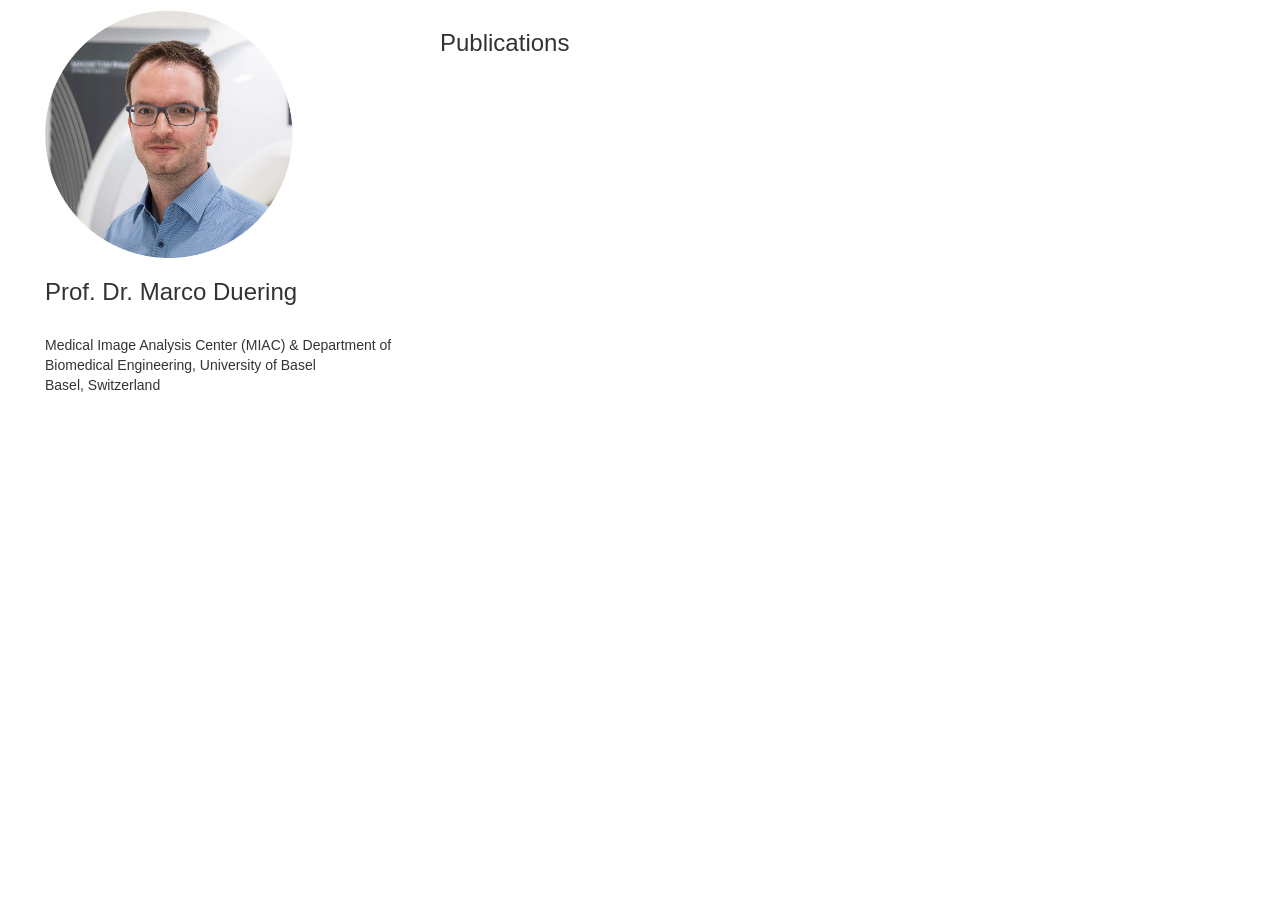
==== index.html @ c73c58e9 "2023-06" ====
<html>
  <head>
    <title>Publications Marco Duering</title>
    <link rel="stylesheet" type="text/css" href="style.css" />
    <link rel="stylesheet" type="text/css" href="https://maxcdn.bootstrapcdn.com/bootstrap/3.3.7/css/bootstrap.min.css" />    
  </head>
  <body>
    <div class="row">
      <div class="col-md-4" style="padding-left:50px">
        <img style="max-width: 300px; width: 75%;padding-right:25px;" src="picture.jpg"/>
        <h3>Prof. Dr. Marco Duering</h2>
        <br>
        Medical Image Analysis Center (MIAC) &
		Department of Biomedical Engineering, University of Basel<br/>
        Basel, Switzerland
        <br/>
        <a rel="me" href="https://neurology.social/@marco"></a>
        <div class="spacer"></div>
      </div>
      <div class="col-md-8">
        <h3>Publications</h2>
        <script src="https://bibbase.org/show?bib=https://marcoduering.github.io/mduering.bib&jsonp=1&showSearch=true"></script>
      </div>
    </div>
  </body>
</html>
---- style.css ----
body {
    padding: 1rem;
}

.spacer {
    height: 3rem;
}

.bibbase_amazon {
    display: none;
}

.bibbase_stats_paper {
    display: none;
}

.bibbase_icon {
    width: 10px;
}
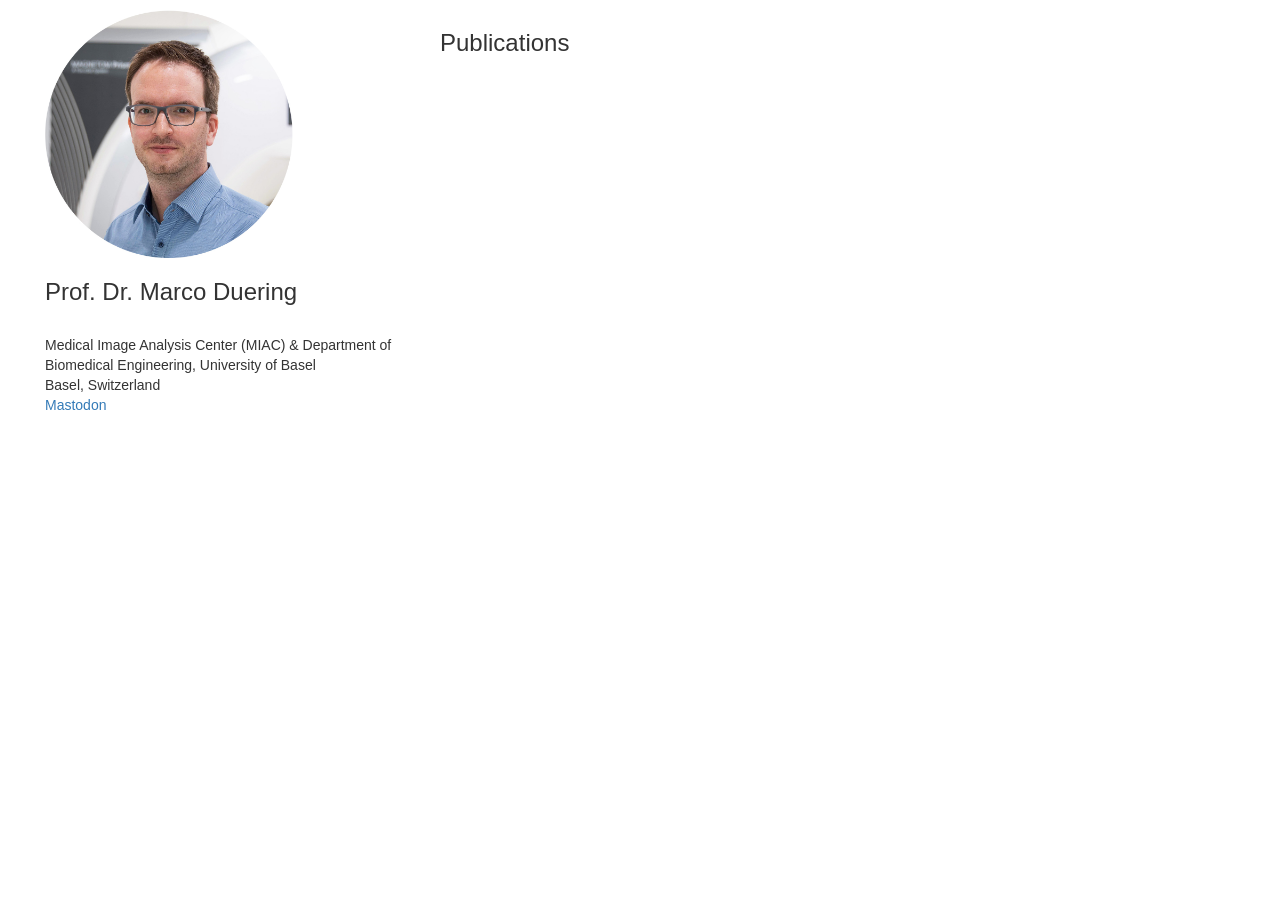
==== commit cf18a33c: "2025-05" ====
--- a/index.html
+++ b/index.html
@@ -1,6 +1,6 @@
 <html>
   <head>
-    <title>Publications Marco Duering</title>
+    <title>Publications - Marco Duering</title>
     <link rel="stylesheet" type="text/css" href="style.css" />
     <link rel="stylesheet" type="text/css" href="https://maxcdn.bootstrapcdn.com/bootstrap/3.3.7/css/bootstrap.min.css" />    
   </head>
@@ -14,7 +14,7 @@
 		Department of Biomedical Engineering, University of Basel<br/>
         Basel, Switzerland
         <br/>
-        <a rel="me" href="https://neurology.social/@marco"></a>
+        <a rel="me" href="https://neurology.social/@marco">Mastodon</a>
         <div class="spacer"></div>
       </div>
       <div class="col-md-8">
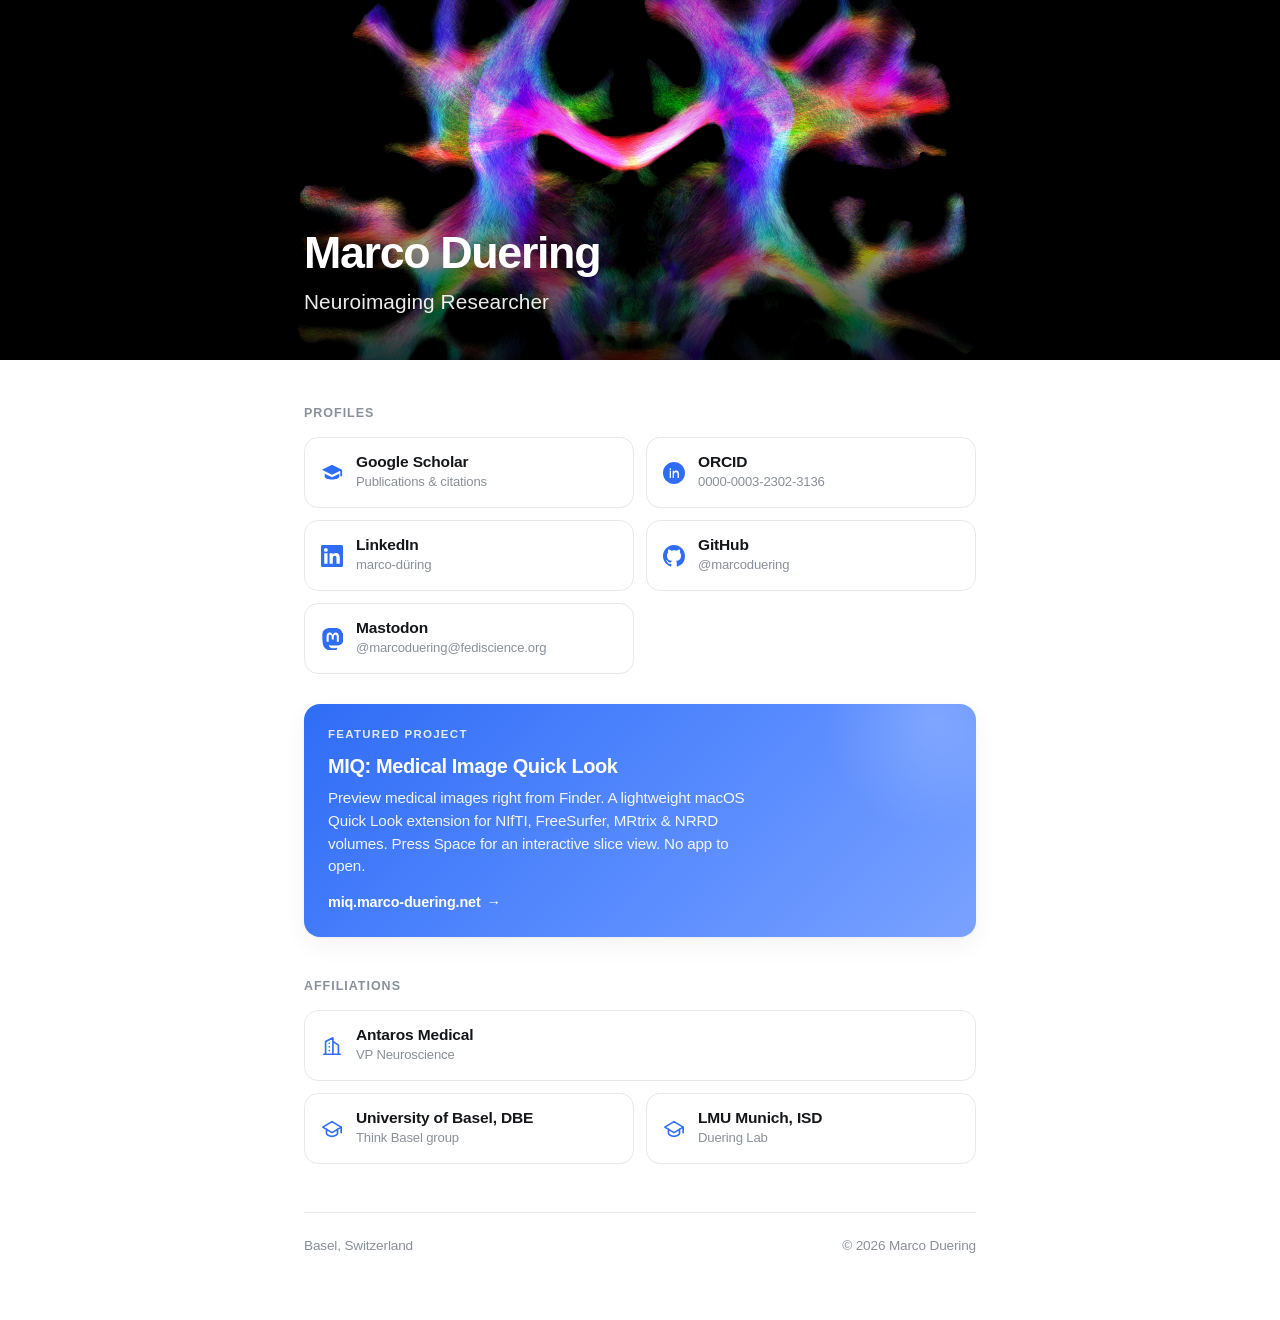
==== commit bcc8658a: "relaunch" ====
--- a/index.html
+++ b/index.html
@@ -1,26 +1,450 @@
-<html>
+<!doctype html>
+<html lang="en">
   <head>
-    <title>Publications - Marco Duering</title>
-    <link rel="stylesheet" type="text/css" href="style.css" />
-    <link rel="stylesheet" type="text/css" href="https://maxcdn.bootstrapcdn.com/bootstrap/3.3.7/css/bootstrap.min.css" />    
+    <meta charset="utf-8" />
+    <meta name="viewport" content="width=device-width, initial-scale=1" />
+    <title>Marco Duering</title>
+    <meta
+      name="description"
+      content="Marco Duering, Neuroimaging Researcher. Antaros Medical AB and University of Basel."
+    />
+    <link rel="canonical" href="https://marcoduering.github.io/" />
+
+    <!-- Open Graph -->
+    <meta property="og:type" content="website" />
+    <meta property="og:title" content="Marco Duering" />
+    <meta
+      property="og:description"
+      content="Neuroimaging Researcher. Antaros Medical AB and University of Basel."
+    />
+    <meta property="og:image" content="https://marcoduering.github.io/media/tracts.jpeg" />
+    <meta property="og:url" content="https://marcoduering.github.io/" />
+
+    <style>
+      :root {
+        --bg: #ffffff;
+        --bg-soft: #f6f7f9;
+        --fg: #14161a;
+        --fg-soft: #50555e;
+        --fg-faint: #8a909a;
+        --accent: #2f6df6;
+        --border: #e6e8ec;
+        --shadow: 0 1px 2px rgba(20, 22, 26, 0.04),
+          0 8px 24px rgba(20, 22, 26, 0.05);
+      }
+
+      @media (prefers-color-scheme: dark) {
+        :root {
+          --bg: #0c0e12;
+          --bg-soft: #11141a;
+          --fg: #f2f4f7;
+          --fg-soft: #aab1bd;
+          --fg-faint: #6b7280;
+          --accent: #5b8dff;
+          --border: #232833;
+          --shadow: 0 1px 2px rgba(0, 0, 0, 0.3),
+            0 8px 24px rgba(0, 0, 0, 0.35);
+        }
+      }
+
+      * {
+        box-sizing: border-box;
+      }
+
+      html {
+        -webkit-text-size-adjust: 100%;
+      }
+
+      body {
+        margin: 0;
+        background: var(--bg);
+        color: var(--fg);
+        font-family: "SF Pro Text", -apple-system, BlinkMacSystemFont,
+          "Segoe UI", Roboto, Helvetica, Arial, sans-serif;
+        font-size: 16px;
+        line-height: 1.55;
+        letter-spacing: -0.01em;
+        -webkit-font-smoothing: antialiased;
+        text-rendering: optimizeLegibility;
+      }
+
+      .wrap {
+        max-width: 720px;
+        margin: 0 auto;
+        padding: 40px 24px 64px;
+      }
+
+      /* Full-bleed immersive hero */
+      .hero {
+        position: relative;
+        display: flex;
+        align-items: flex-end;
+        width: 100%;
+        min-height: clamp(240px, 40vh, 380px);
+        background-color: #000;
+        background-image: url("media/tracts.jpeg");
+        background-repeat: no-repeat;
+        background-position: center center;
+        background-size: min(100%, 720px) auto;
+        overflow: hidden;
+      }
+
+      .hero::before {
+        content: "";
+        position: absolute;
+        inset: 0;
+        background: radial-gradient(
+            130% 90% at 50% 25%,
+            rgba(0, 0, 0, 0) 35%,
+            rgba(0, 0, 0, 0.45) 100%
+          ),
+          linear-gradient(
+            to bottom,
+            rgba(0, 0, 0, 0.25) 0%,
+            rgba(0, 0, 0, 0) 45%,
+            rgba(0, 0, 0, 0.7) 100%
+          );
+      }
+
+      .hero-inner {
+        position: relative;
+        width: 100%;
+        max-width: 720px;
+        margin: 0 auto;
+        padding: 0 24px 42px;
+      }
+
+      h1 {
+        position: relative;
+        color: #fff;
+        font-size: clamp(1.9rem, 5.5vw, 2.8rem);
+        font-weight: 720;
+        letter-spacing: -0.03em;
+        margin: 0;
+        line-height: 1.02;
+        text-shadow: 0 2px 24px rgba(0, 0, 0, 0.6);
+      }
+
+      .role {
+        position: relative;
+        margin: 10px 0 0;
+        color: rgba(255, 255, 255, 0.92);
+        font-size: clamp(1.05rem, 2.6vw, 1.3rem);
+        font-weight: 500;
+        letter-spacing: 0.005em;
+        text-shadow: 0 1px 14px rgba(0, 0, 0, 0.65);
+      }
+
+      /* Featured project banner */
+      .promo {
+        display: block;
+        margin-top: 30px;
+        padding: 22px 24px;
+        border-radius: 16px;
+        text-decoration: none;
+        color: #fff;
+        background: linear-gradient(135deg, #2f6df6 0%, #5b8dff 60%, #7aa2ff 100%);
+        box-shadow: var(--shadow);
+        position: relative;
+        overflow: hidden;
+        transition: transform 0.16s ease, box-shadow 0.16s ease,
+          filter 0.16s ease;
+      }
+
+      .promo::after {
+        content: "";
+        position: absolute;
+        top: -40%;
+        right: -10%;
+        width: 220px;
+        height: 220px;
+        background: radial-gradient(circle, rgba(255, 255, 255, 0.18), transparent 70%);
+        pointer-events: none;
+      }
+
+      .promo:hover {
+        transform: translateY(-2px);
+        filter: brightness(1.04);
+      }
+
+      .promo-label {
+        font-size: 0.72rem;
+        font-weight: 700;
+        letter-spacing: 0.11em;
+        text-transform: uppercase;
+        opacity: 0.85;
+      }
+
+      .promo-title {
+        font-size: 1.25rem;
+        font-weight: 700;
+        letter-spacing: -0.02em;
+        margin: 7px 0 5px;
+      }
+
+      .promo-sub {
+        font-size: 0.95rem;
+        line-height: 1.5;
+        opacity: 0.93;
+        max-width: 52ch;
+      }
+
+      .promo-cta {
+        display: inline-flex;
+        align-items: center;
+        gap: 6px;
+        margin-top: 13px;
+        font-weight: 600;
+        font-size: 0.9rem;
+      }
+
+      .promo-arrow {
+        transition: transform 0.16s ease;
+      }
+
+      .promo:hover .promo-arrow {
+        transform: translateX(3px);
+      }
+
+      .section-label:first-child {
+        margin-top: 4px;
+      }
+
+      .section-label {
+        margin: 40px 0 14px;
+        font-size: 0.78rem;
+        font-weight: 600;
+        letter-spacing: 0.08em;
+        text-transform: uppercase;
+        color: var(--fg-faint);
+      }
+
+      .links {
+        display: grid;
+        grid-template-columns: repeat(2, 1fr);
+        gap: 12px;
+      }
+
+      .card {
+        display: flex;
+        align-items: center;
+        gap: 13px;
+        padding: 15px 16px;
+        border: 1px solid var(--border);
+        border-radius: 14px;
+        background: var(--bg);
+        color: inherit;
+        text-decoration: none;
+        transition: transform 0.16s ease, border-color 0.16s ease,
+          box-shadow 0.16s ease;
+      }
+
+      .card.span-full {
+        grid-column: 1 / -1;
+      }
+
+      .card:hover {
+        transform: translateY(-2px);
+        border-color: color-mix(in srgb, var(--accent) 55%, var(--border));
+        box-shadow: var(--shadow);
+      }
+
+      .card .icon {
+        flex: 0 0 auto;
+        width: 22px;
+        height: 22px;
+        color: var(--accent);
+      }
+
+      .card .icon svg {
+        width: 100%;
+        height: 100%;
+        display: block;
+      }
+
+      .card .meta {
+        min-width: 0;
+      }
+
+      .card .title {
+        font-weight: 600;
+        font-size: 0.97rem;
+        line-height: 1.2;
+      }
+
+      .card .sub {
+        color: var(--fg-faint);
+        font-size: 0.82rem;
+        white-space: nowrap;
+        overflow: hidden;
+        text-overflow: ellipsis;
+      }
+
+      footer {
+        margin-top: 48px;
+        padding-top: 22px;
+        border-top: 1px solid var(--border);
+        color: var(--fg-faint);
+        font-size: 0.85rem;
+        display: flex;
+        justify-content: space-between;
+        flex-wrap: wrap;
+        gap: 8px;
+      }
+
+      footer a {
+        color: var(--fg-soft);
+        text-decoration: none;
+      }
+
+      footer a:hover {
+        color: var(--accent);
+      }
+
+      @media (max-width: 520px) {
+        .links {
+          grid-template-columns: 1fr;
+        }
+        .wrap {
+          padding: 28px 18px 48px;
+        }
+      }
+    </style>
   </head>
+
   <body>
-    <div class="row">
-      <div class="col-md-4" style="padding-left:50px">
-        <img style="max-width: 300px; width: 75%;padding-right:25px;" src="picture.jpg"/>
-        <h3>Prof. Dr. Marco Duering</h2>
-        <br>
-        Medical Image Analysis Center (MIAC) &
-		Department of Biomedical Engineering, University of Basel<br/>
-        Basel, Switzerland
-        <br/>
-        <a rel="me" href="https://neurology.social/@marco">Mastodon</a>
-        <div class="spacer"></div>
+    <header class="hero" role="img" aria-label="White matter tractography">
+      <div class="hero-inner">
+        <h1>Marco Duering</h1>
+        <p class="role">Neuroimaging Researcher</p>
       </div>
-      <div class="col-md-8">
-        <h3>Publications</h2>
-        <script src="https://bibbase.org/show?bib=https://marcoduering.github.io/mduering.bib&jsonp=1&showSearch=true"></script>
+    </header>
+
+    <main class="wrap">
+      <p class="section-label">Profiles</p>
+      <div class="links">
+        <a class="card" href="https://scholar.google.com/citations?hl=en&user=W4QPOg4AAAAJ" rel="noopener" target="_blank">
+          <span class="icon" aria-hidden="true">
+            <svg viewBox="0 0 24 24" fill="currentColor">
+              <path d="M12 3L1 8.5l11 5.5 9-4.5v6h2v-7L12 3zM4 12.7v3.3c0 1.66 3.58 3 8 3s8-1.34 8-3v-3.3l-8 4-8-4z"/>
+            </svg>
+          </span>
+          <span class="meta">
+            <div class="title">Google Scholar</div>
+            <div class="sub">Publications &amp; citations</div>
+          </span>
+        </a>
+
+        <a class="card" href="https://orcid.org/0000-0003-2302-3136" rel="me noopener" target="_blank">
+          <span class="icon" aria-hidden="true">
+            <svg viewBox="0 0 24 24" fill="currentColor">
+              <path d="M12 0C5.37 0 0 5.37 0 12s5.37 12 12 12 12-5.37 12-12S18.63 0 12 0zM7.37 18.16H5.61V8.2h1.76v9.96zM6.49 6.79a1.02 1.02 0 110-2.04 1.02 1.02 0 010 2.04zm12.06 11.37h-1.75v-4.84c0-1.15-.02-2.64-1.61-2.64-1.61 0-1.86 1.26-1.86 2.56v4.92h-1.75V8.2h1.68v.92h.02c.32-.61 1.11-1.25 2.28-1.25 2.44 0 2.99 1.4 2.99 3.22v5.07h.01z" opacity="0"/>
+              <path d="M12 0C5.4 0 0 5.4 0 12s5.4 12 12 12 12-5.4 12-12S18.6 0 12 0zM8 6.9c.5 0 .9.4.9.9s-.4.9-.9.9-.9-.4-.9-.9.4-.9.9-.9zm.7 10.6H7.3V9.6h1.4v7.9zm8.6 0h-1.4v-3.9c0-1.6-.6-2.5-1.9-2.5-1 0-1.6.7-1.9 1.4-.1.2-.1.6-.1.9v4.1h-1.4s.02-6.6 0-7.9h1.4v1.1c.3-.6 1-1.4 2.4-1.4 1.7 0 3 1.1 3 3.6v4.6z"/>
+            </svg>
+          </span>
+          <span class="meta">
+            <div class="title">ORCID</div>
+            <div class="sub">0000-0003-2302-3136</div>
+          </span>
+        </a>
+
+        <a class="card" href="https://www.linkedin.com/in/marco-d%C3%BCring/" rel="noopener" target="_blank">
+          <span class="icon" aria-hidden="true">
+            <svg viewBox="0 0 24 24" fill="currentColor">
+              <path d="M20.45 20.45h-3.56v-5.57c0-1.33-.02-3.04-1.85-3.04-1.85 0-2.14 1.45-2.14 2.94v5.67H9.34V9h3.42v1.56h.05c.48-.9 1.64-1.85 3.37-1.85 3.6 0 4.27 2.37 4.27 5.46v6.28zM5.34 7.43a2.06 2.06 0 110-4.13 2.06 2.06 0 010 4.13zM7.12 20.45H3.56V9h3.56v11.45zM22.22 0H1.77C.79 0 0 .77 0 1.72v20.56C0 23.23.79 24 1.77 24h20.45c.98 0 1.78-.77 1.78-1.72V1.72C24 .77 23.2 0 22.22 0z"/>
+            </svg>
+          </span>
+          <span class="meta">
+            <div class="title">LinkedIn</div>
+            <div class="sub">marco-düring</div>
+          </span>
+        </a>
+
+        <a class="card" href="https://github.com/marcoduering" rel="me noopener" target="_blank">
+          <span class="icon" aria-hidden="true">
+            <svg viewBox="0 0 16 16" fill="currentColor">
+              <path d="M8 0C3.58 0 0 3.58 0 8c0 3.54 2.29 6.53 5.47 7.59.4.07.55-.17.55-.38 0-.19-.01-.82-.01-1.49-2.01.37-2.53-.49-2.69-.94-.09-.23-.48-.94-.82-1.13-.28-.15-.68-.52-.01-.53.63-.01 1.08.58 1.23.82.72 1.21 1.87.87 2.33.66.07-.52.28-.87.51-1.07-1.78-.2-3.64-.89-3.64-3.95 0-.87.31-1.59.82-2.15-.08-.2-.36-1.02.08-2.12 0 0 .67-.21 2.2.82a7.6 7.6 0 012-.27c.68 0 1.36.09 2 .27 1.53-1.04 2.2-.82 2.2-.82.44 1.1.16 1.92.08 2.12.51.56.82 1.27.82 2.15 0 3.07-1.87 3.75-3.65 3.95.29.25.54.73.54 1.48 0 1.07-.01 1.93-.01 2.2 0 .21.15.46.55.38A8.01 8.01 0 0016 8c0-4.42-3.58-8-8-8z"/>
+            </svg>
+          </span>
+          <span class="meta">
+            <div class="title">GitHub</div>
+            <div class="sub">@marcoduering</div>
+          </span>
+        </a>
+
+        <a class="card" href="https://fediscience.org/@marcoduering" rel="me noopener" target="_blank">
+          <span class="icon" aria-hidden="true">
+            <svg viewBox="0 0 24 24" fill="currentColor">
+              <path d="M23.27 5.33c-.36-2.66-2.69-4.76-5.45-5.16C17.36.1 15.6 0 12.13 0h-.03C8.62 0 7.87.1 7.41.17 4.72.56 2.27 2.45 1.68 5.15 1.39 6.48 1.36 7.96 1.42 9.31c.08 1.94.1 3.88.28 5.81.12 1.28.34 2.55.65 3.8.59 2.31 2.88 4.23 5.13 5.02 2.41.83 5 .96 7.45.4.27-.06.54-.13.8-.21.6-.19 1.3-.4 1.81-.77a.06.06 0 00.03-.05v-1.85a.05.05 0 00-.07-.05c-1.55.37-3.13.55-4.73.55-2.75 0-3.49-1.3-3.7-1.85a5.6 5.6 0 01-.32-1.45.05.05 0 01.06-.06c1.52.37 3.08.55 4.65.55.38 0 .75 0 1.13-.01 1.58-.04 3.24-.13 4.79-.43l.11-.02c2.44-.47 4.76-1.94 5-5.67.01-.15.03-1.54.03-1.69 0-.52.17-3.68-.02-5.62zM19.6 14.92h-2.36V9.16c0-1.21-.51-1.83-1.54-1.83-1.13 0-1.7.73-1.7 2.18v3.16h-2.35V9.51c0-1.45-.57-2.18-1.7-2.18-1.03 0-1.54.62-1.54 1.83v5.76H6.05V8.99c0-1.21.31-2.17.93-2.88.63-.71 1.46-1.07 2.49-1.07 1.19 0 2.09.46 2.69 1.37l.59.99.59-.99c.6-.91 1.5-1.37 2.69-1.37 1.03 0 1.86.36 2.49 1.07.62.71.93 1.67.93 2.88v5.93z"/>
+            </svg>
+          </span>
+          <span class="meta">
+            <div class="title">Mastodon</div>
+            <div class="sub">@marcoduering@fediscience.org</div>
+          </span>
+        </a>
       </div>
-    </div>
+
+      <a class="promo" href="https://miq.marco-duering.net" rel="noopener" target="_blank">
+        <div class="promo-label">Featured project</div>
+        <div class="promo-title">MIQ: Medical Image Quick Look</div>
+        <div class="promo-sub">
+          Preview medical images right from Finder. A lightweight macOS Quick
+          Look extension for NIfTI, FreeSurfer, MRtrix &amp; NRRD volumes. Press
+          Space for an interactive slice view. No app to open.
+        </div>
+        <span class="promo-cta"
+          >miq.marco-duering.net <span class="promo-arrow" aria-hidden="true">→</span></span
+        >
+      </a>
+
+      <p class="section-label">Affiliations</p>
+      <div class="links">
+        <a class="card span-full" href="https://antarosmedical.com" rel="noopener" target="_blank">
+          <span class="icon" aria-hidden="true">
+            <svg viewBox="0 0 24 24" fill="none" stroke="currentColor" stroke-width="1.8" stroke-linecap="round" stroke-linejoin="round">
+              <path d="M3 21h18M5 21V7l8-4v18M19 21V11l-6-4M9 9h.01M9 13h.01M9 17h.01" />
+            </svg>
+          </span>
+          <span class="meta">
+            <div class="title">Antaros Medical</div>
+            <div class="sub">VP Neuroscience</div>
+          </span>
+        </a>
+
+        <a class="card" href="https://dbe.unibas.ch/en/research/imaging-modelling-diagnosis/translational-imaging-in-neurology-think-basel-group/prof-dr-marco-duering/" rel="noopener" target="_blank">
+          <span class="icon" aria-hidden="true">
+            <svg viewBox="0 0 24 24" fill="none" stroke="currentColor" stroke-width="1.8" stroke-linecap="round" stroke-linejoin="round">
+              <path d="M22 10L12 4 2 10l10 6 10-6zM6 12v5c0 1 2.7 3 6 3s6-2 6-3v-5M22 10v6" />
+            </svg>
+          </span>
+          <span class="meta">
+            <div class="title">University of Basel, DBE</div>
+            <div class="sub">Think Basel group</div>
+          </span>
+        </a>
+
+        <a class="card" href="https://www.isd-research.de/duering-lab" rel="noopener" target="_blank">
+          <span class="icon" aria-hidden="true">
+            <svg viewBox="0 0 24 24" fill="none" stroke="currentColor" stroke-width="1.8" stroke-linecap="round" stroke-linejoin="round">
+              <path d="M22 10L12 4 2 10l10 6 10-6zM6 12v5c0 1 2.7 3 6 3s6-2 6-3v-5M22 10v6" />
+            </svg>
+          </span>
+          <span class="meta">
+            <div class="title">LMU Munich, ISD</div>
+            <div class="sub">Duering Lab</div>
+          </span>
+        </a>
+      </div>
+
+      <footer>
+        <span>Basel, Switzerland</span>
+        <span>&copy; <span id="year"></span> Marco Duering</span>
+      </footer>
+    </main>
+
+    <script>
+      document.getElementById("year").textContent = new Date().getFullYear();
+    </script>
   </body>
 </html>
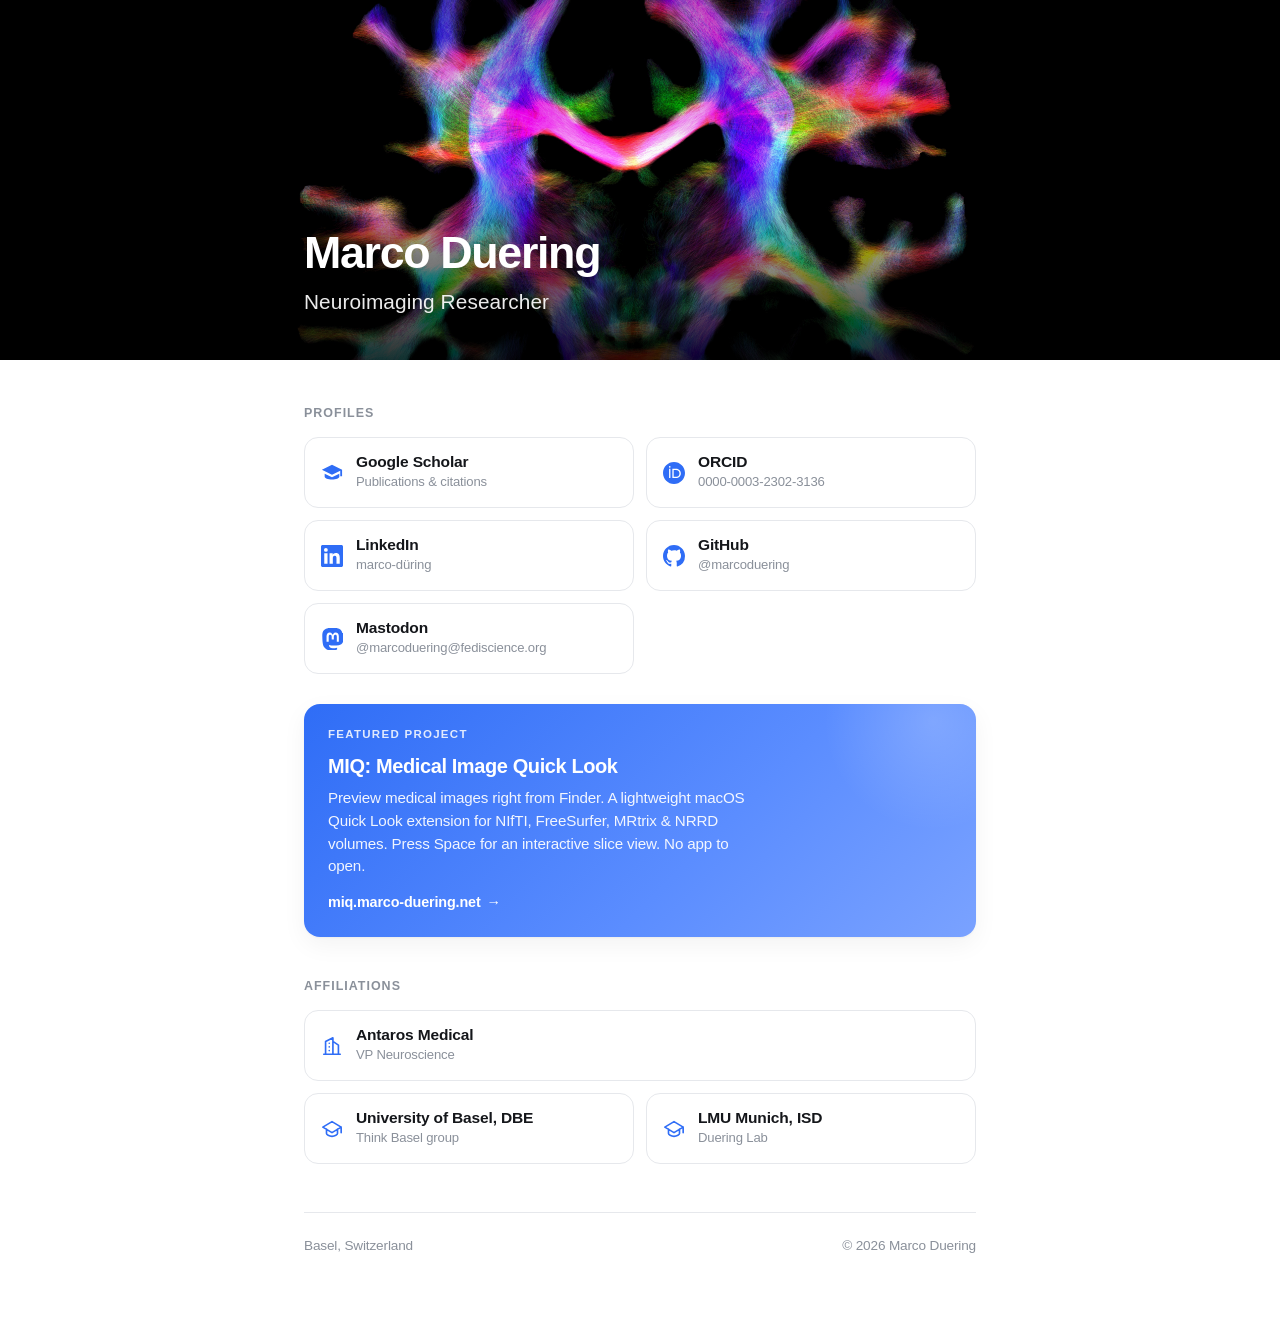
==== commit 4dff8103: "icon fix" ====
--- a/index.html
+++ b/index.html
@@ -338,8 +338,7 @@
         <a class="card" href="https://orcid.org/0000-0003-2302-3136" rel="me noopener" target="_blank">
           <span class="icon" aria-hidden="true">
             <svg viewBox="0 0 24 24" fill="currentColor">
-              <path d="M12 0C5.37 0 0 5.37 0 12s5.37 12 12 12 12-5.37 12-12S18.63 0 12 0zM7.37 18.16H5.61V8.2h1.76v9.96zM6.49 6.79a1.02 1.02 0 110-2.04 1.02 1.02 0 010 2.04zm12.06 11.37h-1.75v-4.84c0-1.15-.02-2.64-1.61-2.64-1.61 0-1.86 1.26-1.86 2.56v4.92h-1.75V8.2h1.68v.92h.02c.32-.61 1.11-1.25 2.28-1.25 2.44 0 2.99 1.4 2.99 3.22v5.07h.01z" opacity="0"/>
-              <path d="M12 0C5.4 0 0 5.4 0 12s5.4 12 12 12 12-5.4 12-12S18.6 0 12 0zM8 6.9c.5 0 .9.4.9.9s-.4.9-.9.9-.9-.4-.9-.9.4-.9.9-.9zm.7 10.6H7.3V9.6h1.4v7.9zm8.6 0h-1.4v-3.9c0-1.6-.6-2.5-1.9-2.5-1 0-1.6.7-1.9 1.4-.1.2-.1.6-.1.9v4.1h-1.4s.02-6.6 0-7.9h1.4v1.1c.3-.6 1-1.4 2.4-1.4 1.7 0 3 1.1 3 3.6v4.6z"/>
+              <path d="M12 0C5.372 0 0 5.372 0 12s5.372 12 12 12 12-5.372 12-12S18.628 0 12 0zM7.369 4.378c.525 0 .947.431.947.947 0 .525-.422.947-.947.947-.525 0-.946-.422-.946-.947 0-.516.421-.947.946-.947zm-.722 3.038h1.444v10.041H6.647V7.416zm3.562 0h3.9c3.712 0 5.344 2.653 5.344 5.025 0 2.578-2.016 5.025-5.325 5.025h-3.919V7.416zm1.444 1.303v7.444h2.297c3.272 0 4.022-2.484 4.022-3.722 0-2.016-1.284-3.722-4.097-3.722h-2.222z"/>
             </svg>
           </span>
           <span class="meta">
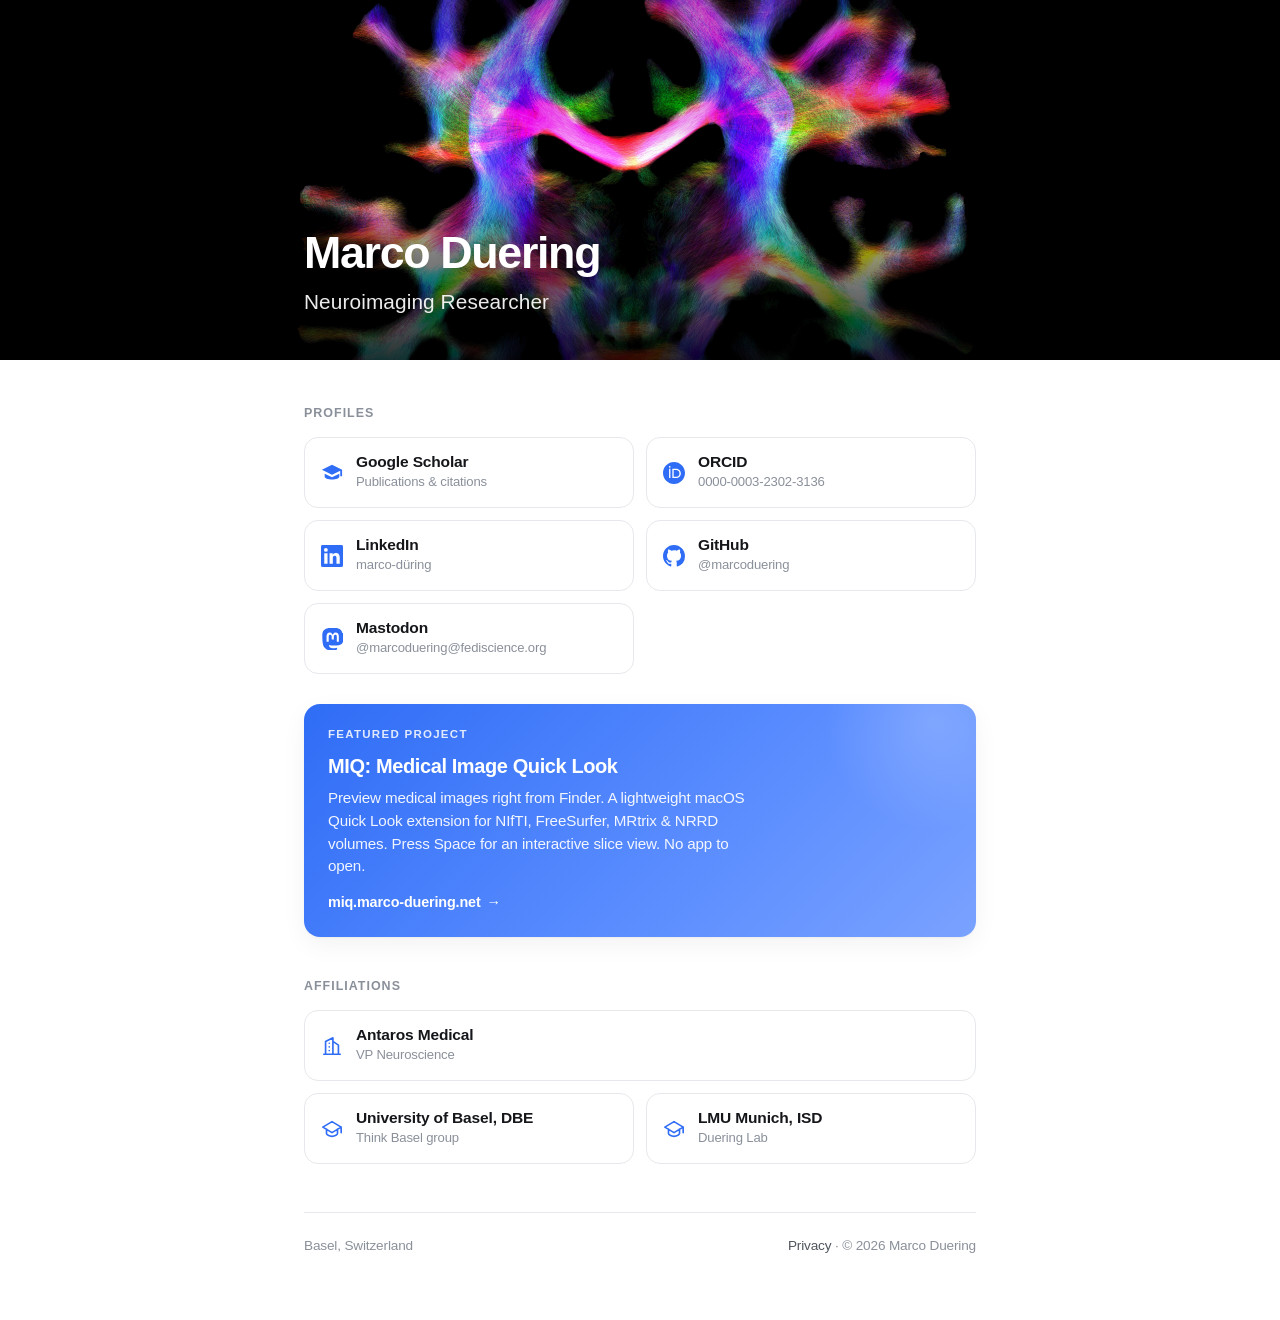
==== commit 15600d8e: "privacy" ====
--- a/index.html
+++ b/index.html
@@ -438,7 +438,7 @@
 
       <footer>
         <span>Basel, Switzerland</span>
-        <span>&copy; <span id="year"></span> Marco Duering</span>
+        <span><a href="privacy.html">Privacy</a> &middot; &copy; <span id="year"></span> Marco Duering</span>
       </footer>
     </main>
 
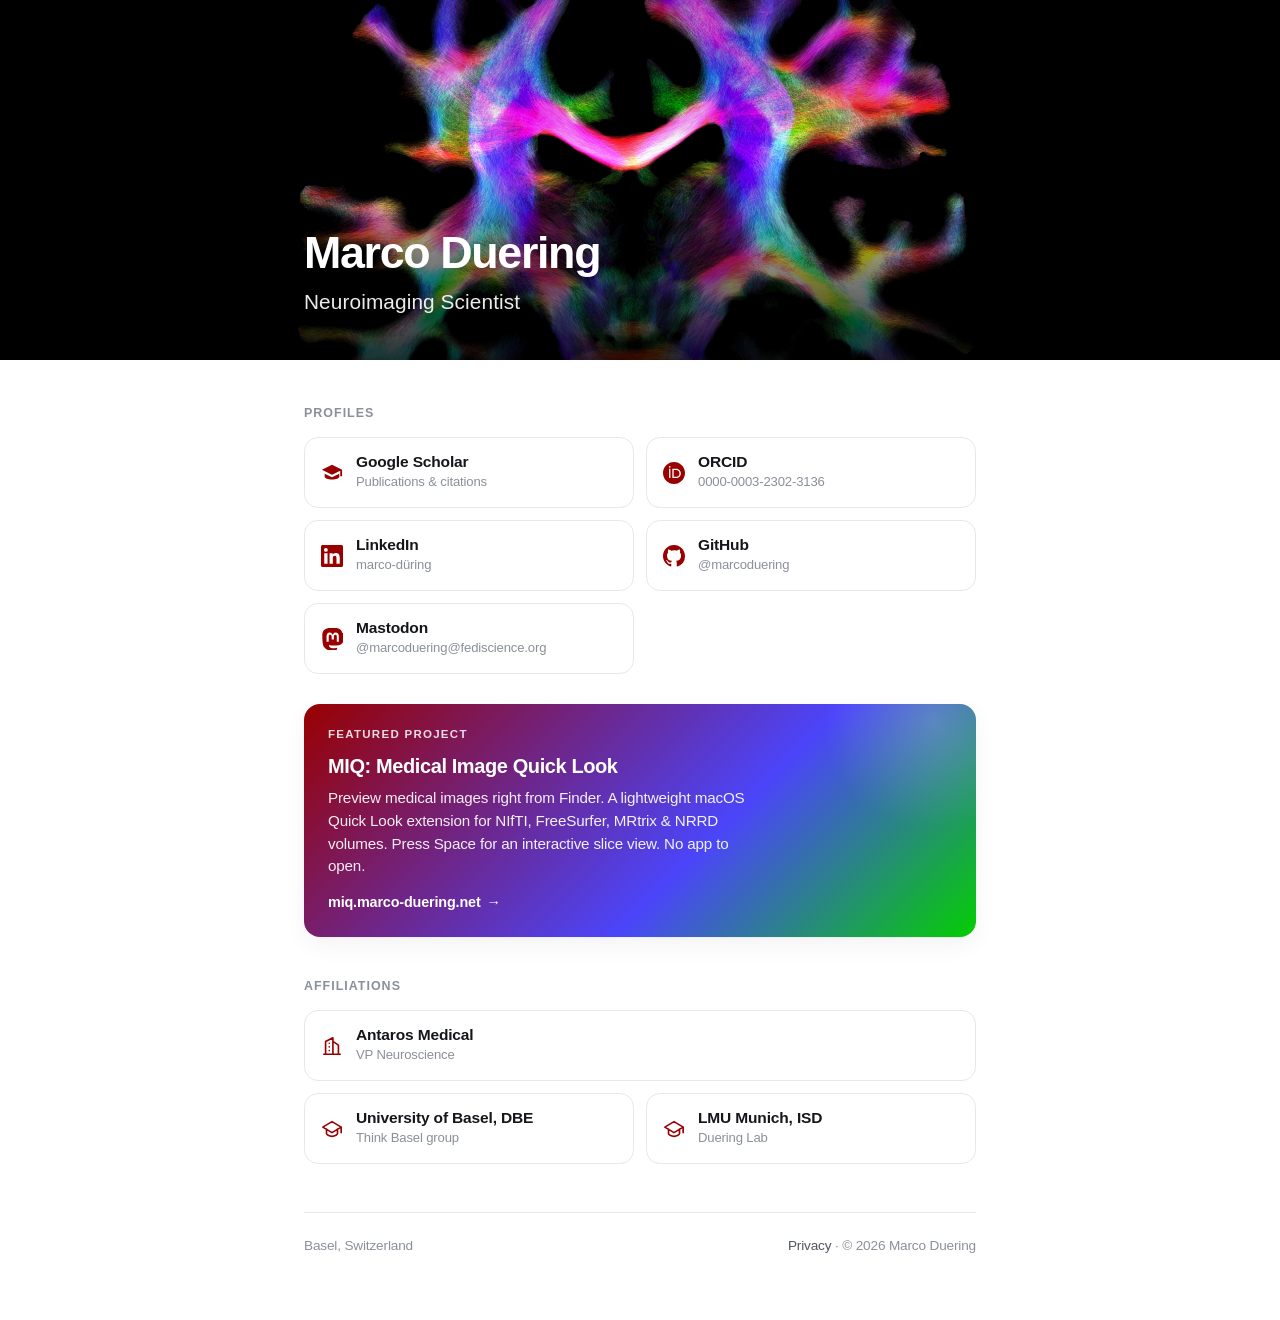
==== commit fba2392e: "favicon" ====
--- a/index.html
+++ b/index.html
@@ -6,19 +6,24 @@
     <title>Marco Duering</title>
     <meta
       name="description"
-      content="Marco Duering, Neuroimaging Researcher. Antaros Medical AB and University of Basel."
+      content="Marco Duering, Neuroimaging Scientist. Antaros Medical AB and University of Basel."
     />
-    <link rel="canonical" href="https://marcoduering.github.io/" />
+    <link rel="canonical" href="https://marco-duering.net/" />
+
+    <!-- Favicon -->
+    <link rel="icon" href="/favicon.svg" type="image/svg+xml" />
+    <link rel="icon" href="/favicon.ico" sizes="32x32" />
+    <link rel="apple-touch-icon" href="/apple-touch-icon.png" />
 
     <!-- Open Graph -->
     <meta property="og:type" content="website" />
     <meta property="og:title" content="Marco Duering" />
     <meta
       property="og:description"
-      content="Neuroimaging Researcher. Antaros Medical AB and University of Basel."
+      content="Neuroimaging Scientist. Antaros Medical AB and University of Basel."
     />
-    <meta property="og:image" content="https://marcoduering.github.io/media/tracts.jpeg" />
-    <meta property="og:url" content="https://marcoduering.github.io/" />
+    <meta property="og:image" content="https://marco-duering.net/media/tracts.jpeg" />
+    <meta property="og:url" content="https://marco-duering.net/" />
 
     <style>
       :root {
@@ -27,7 +32,7 @@
         --fg: #14161a;
         --fg-soft: #50555e;
         --fg-faint: #8a909a;
-        --accent: #2f6df6;
+        --accent: #990000;
         --border: #e6e8ec;
         --shadow: 0 1px 2px rgba(20, 22, 26, 0.04),
           0 8px 24px rgba(20, 22, 26, 0.05);
@@ -40,7 +45,7 @@
           --fg: #f2f4f7;
           --fg-soft: #aab1bd;
           --fg-faint: #6b7280;
-          --accent: #5b8dff;
+          --accent: #990000;
           --border: #232833;
           --shadow: 0 1px 2px rgba(0, 0, 0, 0.3),
             0 8px 24px rgba(0, 0, 0, 0.35);
@@ -118,7 +123,7 @@
         position: relative;
         color: #fff;
         font-size: clamp(1.9rem, 5.5vw, 2.8rem);
-        font-weight: 720;
+        font-weight: 700;
         letter-spacing: -0.03em;
         margin: 0;
         line-height: 1.02;
@@ -143,7 +148,7 @@
         border-radius: 16px;
         text-decoration: none;
         color: #fff;
-        background: linear-gradient(135deg, #2f6df6 0%, #5b8dff 60%, #7aa2ff 100%);
+        background: linear-gradient(135deg, #990000 0%, #4b45fa 60%, #04ce01 100%);
         box-shadow: var(--shadow);
         position: relative;
         overflow: hidden;
@@ -313,10 +318,11 @@
   </head>
 
   <body>
-    <header class="hero" role="img" aria-label="White matter tractography">
+    <header class="hero">
+      <span class="hero-bg" role="img" aria-label="White matter tractography"></span>
       <div class="hero-inner">
         <h1>Marco Duering</h1>
-        <p class="role">Neuroimaging Researcher</p>
+        <p class="role">Neuroimaging Scientist</p>
       </div>
     </header>
 
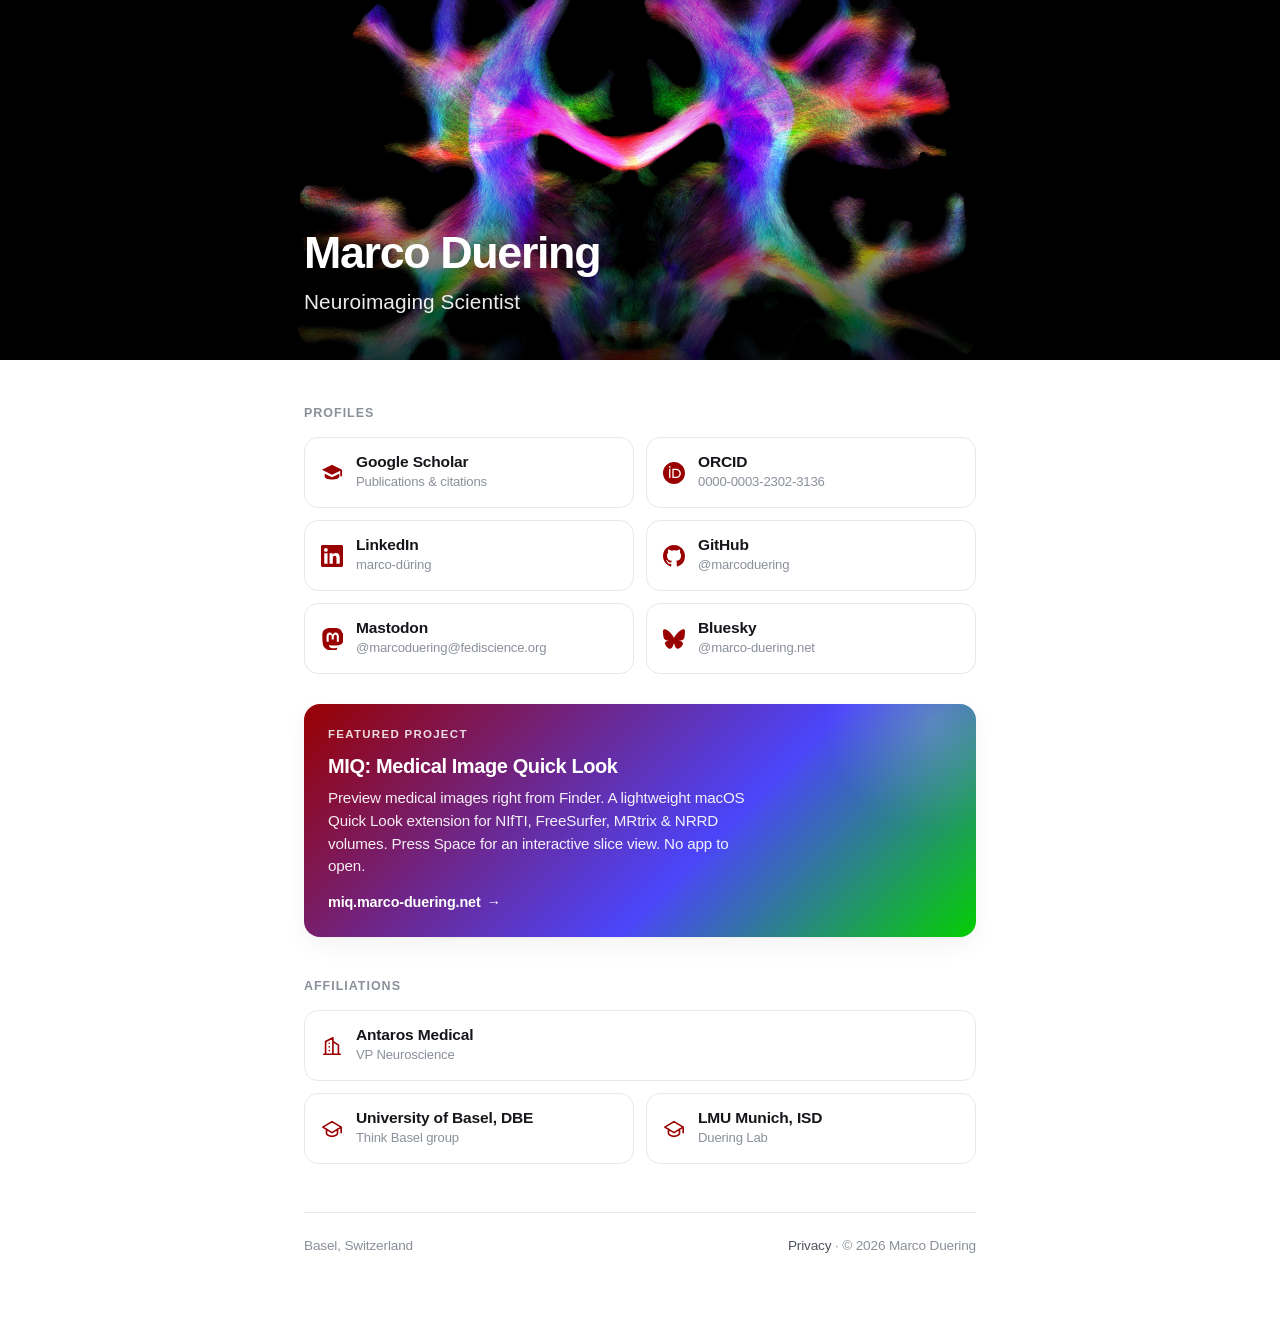
==== commit f2153a12: "bsky" ====
--- a/index.html
+++ b/index.html
@@ -45,7 +45,7 @@
           --fg: #f2f4f7;
           --fg-soft: #aab1bd;
           --fg-faint: #6b7280;
-          --accent: #990000;
+          --accent: #c94a4a;
           --border: #232833;
           --shadow: 0 1px 2px rgba(0, 0, 0, 0.3),
             0 8px 24px rgba(0, 0, 0, 0.35);
@@ -388,6 +388,18 @@
             <div class="sub">@marcoduering@fediscience.org</div>
           </span>
         </a>
+
+        <a class="card" href="https://bsky.app/profile/marco-duering.net" rel="me noopener" target="_blank">
+          <span class="icon" aria-hidden="true">
+            <svg viewBox="0 0 24 24" fill="currentColor">
+              <path d="M12 10.8c-1.087-2.114-4.046-6.053-6.798-7.995C2.566.944 1.561 1.266.902 1.565.139 1.908 0 3.08 0 3.768c0 .69.378 5.65.624 6.479.815 2.736 3.713 3.66 6.383 3.364.136-.02.275-.039.415-.056-.138.022-.276.04-.415.056-3.912.58-7.387 2.005-2.83 7.078 5.013 5.19 6.87-1.113 7.823-4.308.953 3.195 2.05 9.271 7.733 4.308 4.267-4.308 1.172-6.498-2.74-7.078a8.741 8.741 0 0 1-.415-.056c.14.017.279.036.415.056 2.67.297 5.568-.628 6.383-3.364.246-.828.624-5.79.624-6.478 0-.69-.139-1.861-.902-2.206-.659-.298-1.664-.62-4.3 1.24C16.046 4.748 13.087 8.687 12 10.8Z"/>
+            </svg>
+          </span>
+          <span class="meta">
+            <div class="title">Bluesky</div>
+            <div class="sub">@marco-duering.net</div>
+          </span>
+        </a>
       </div>
 
       <a class="promo" href="https://miq.marco-duering.net" rel="noopener" target="_blank">
